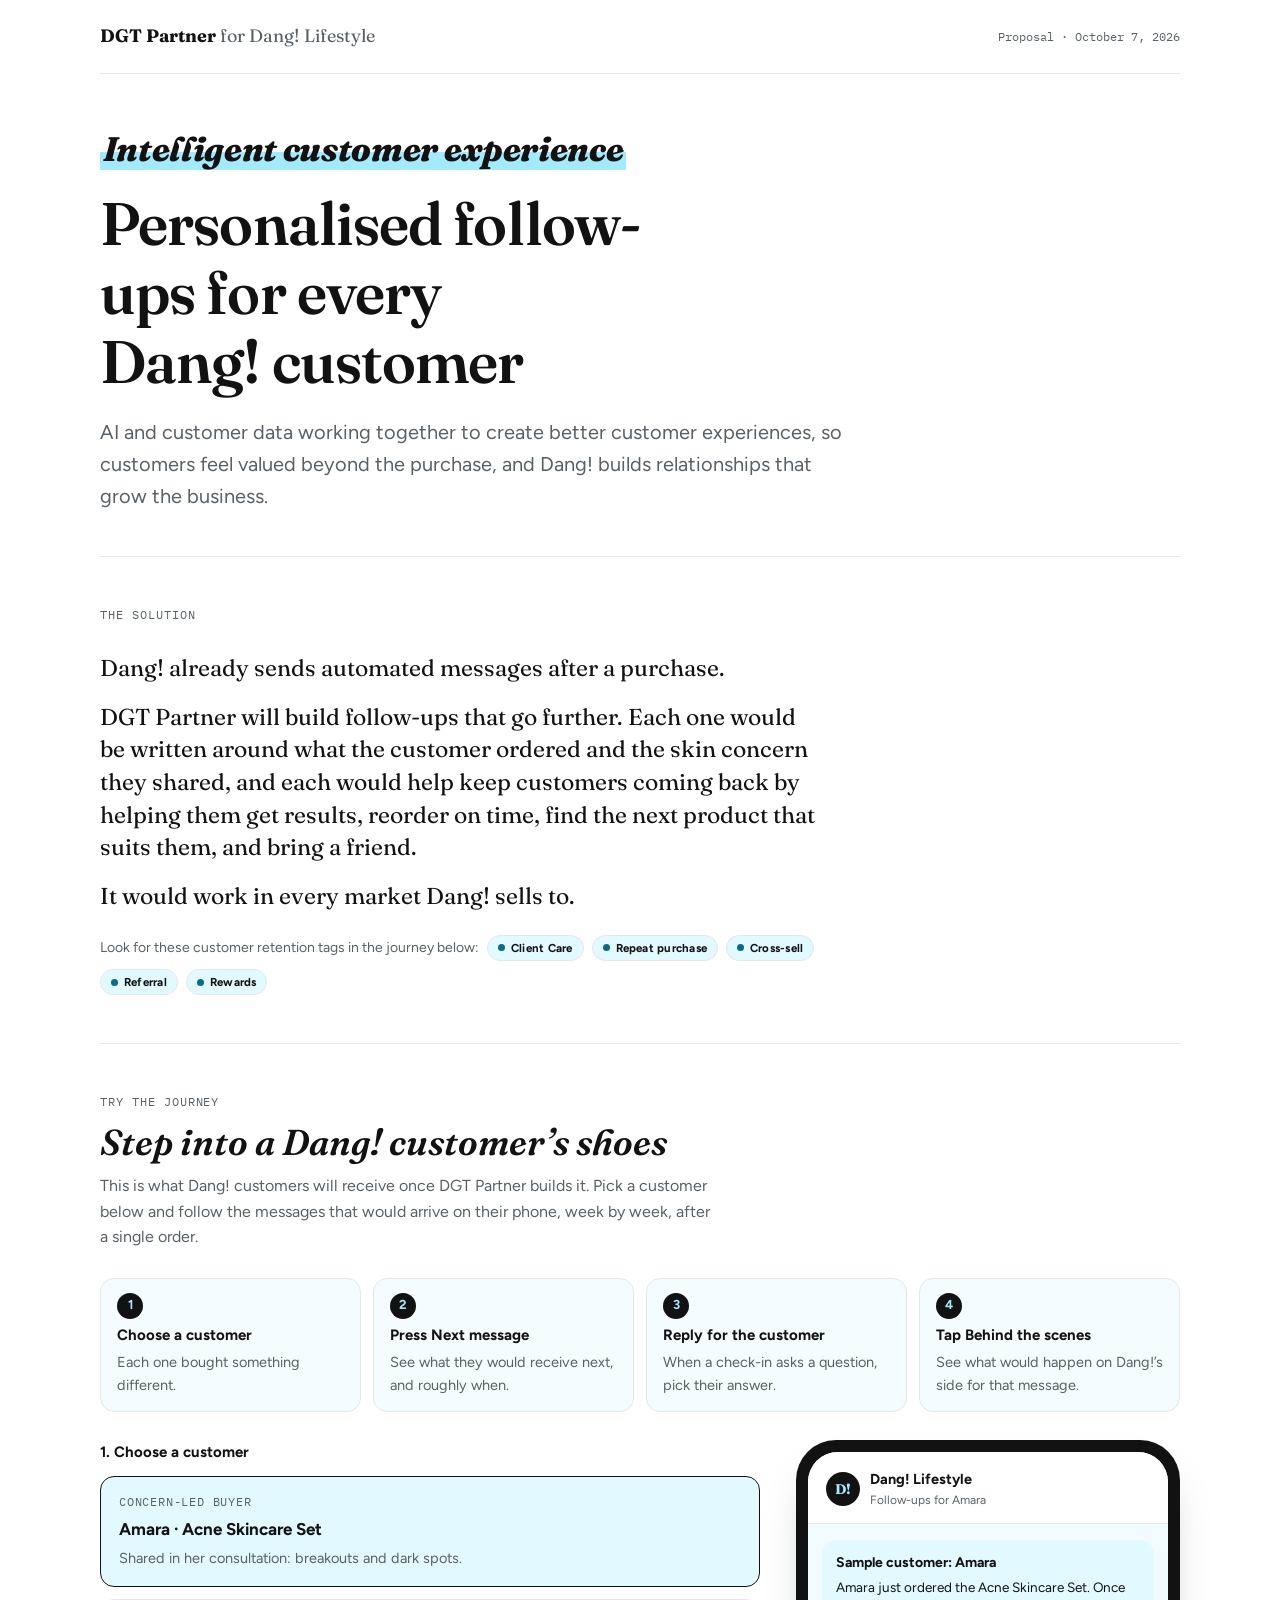
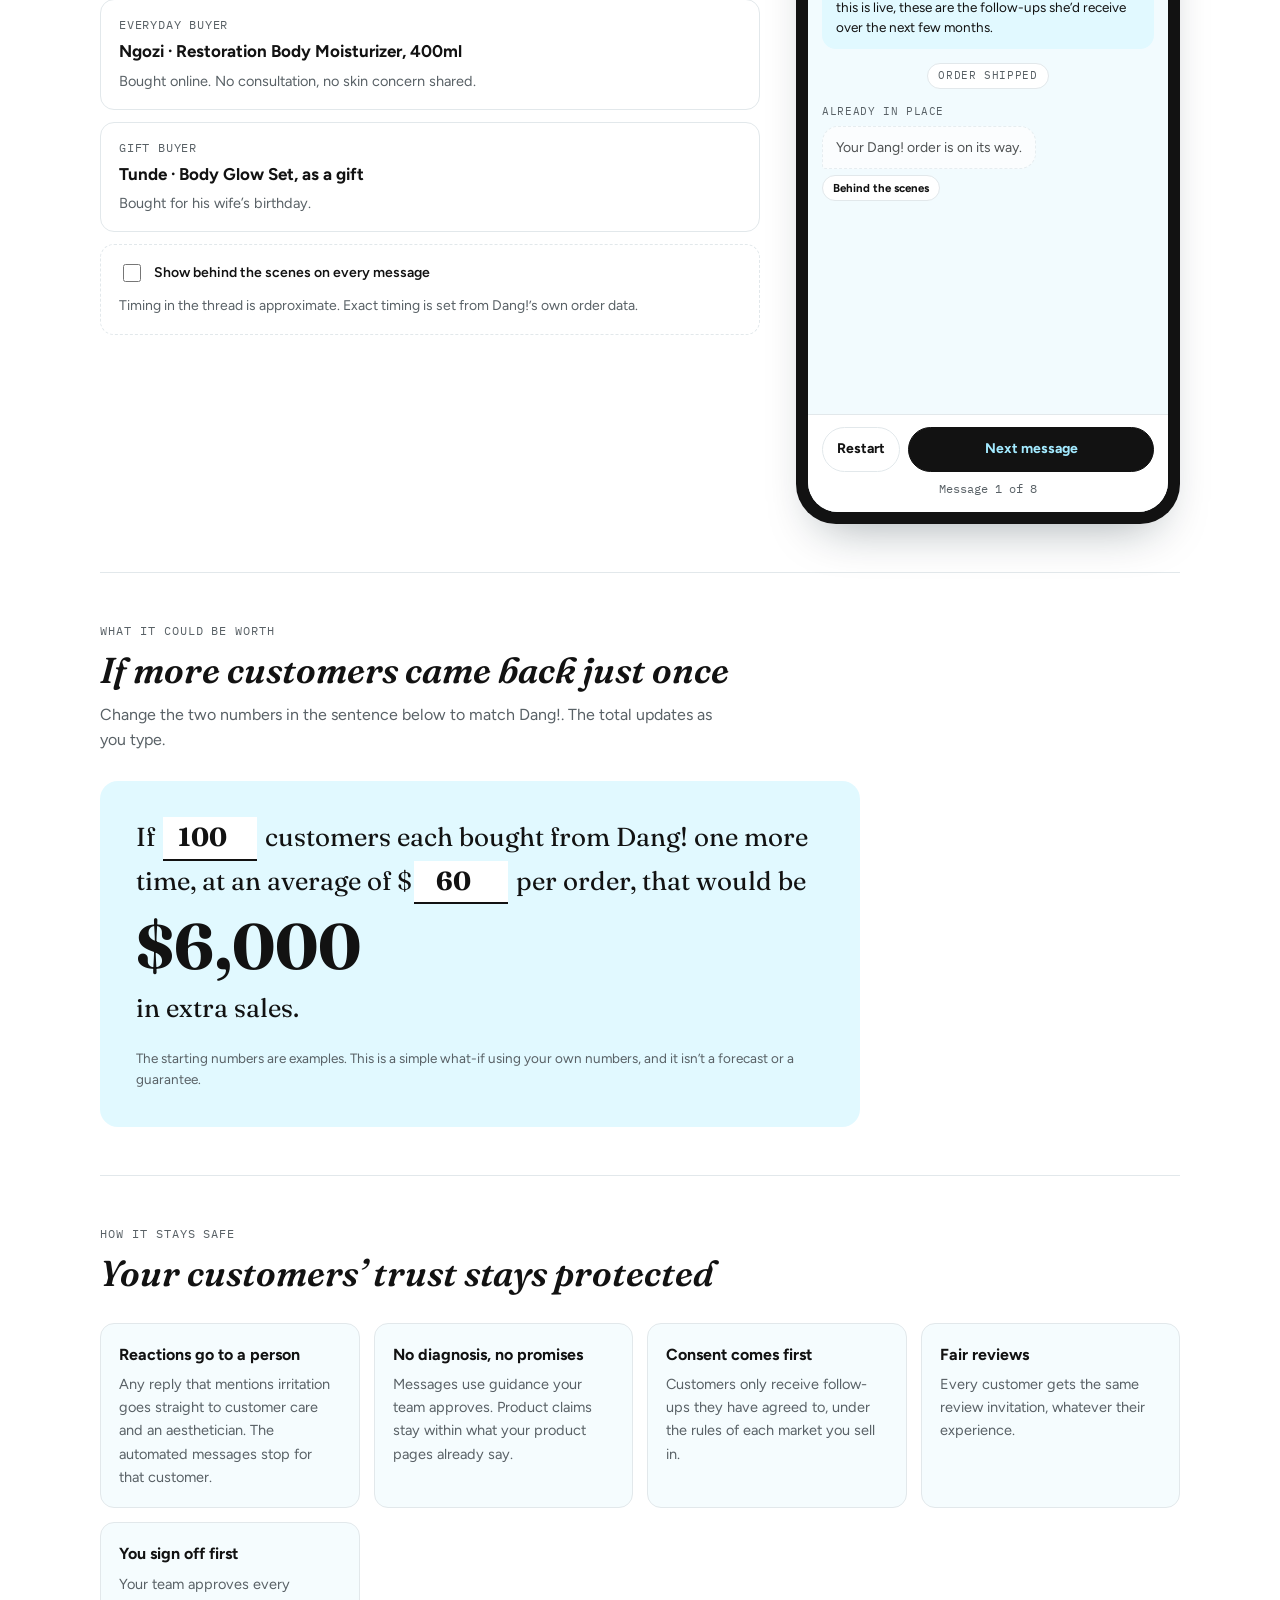
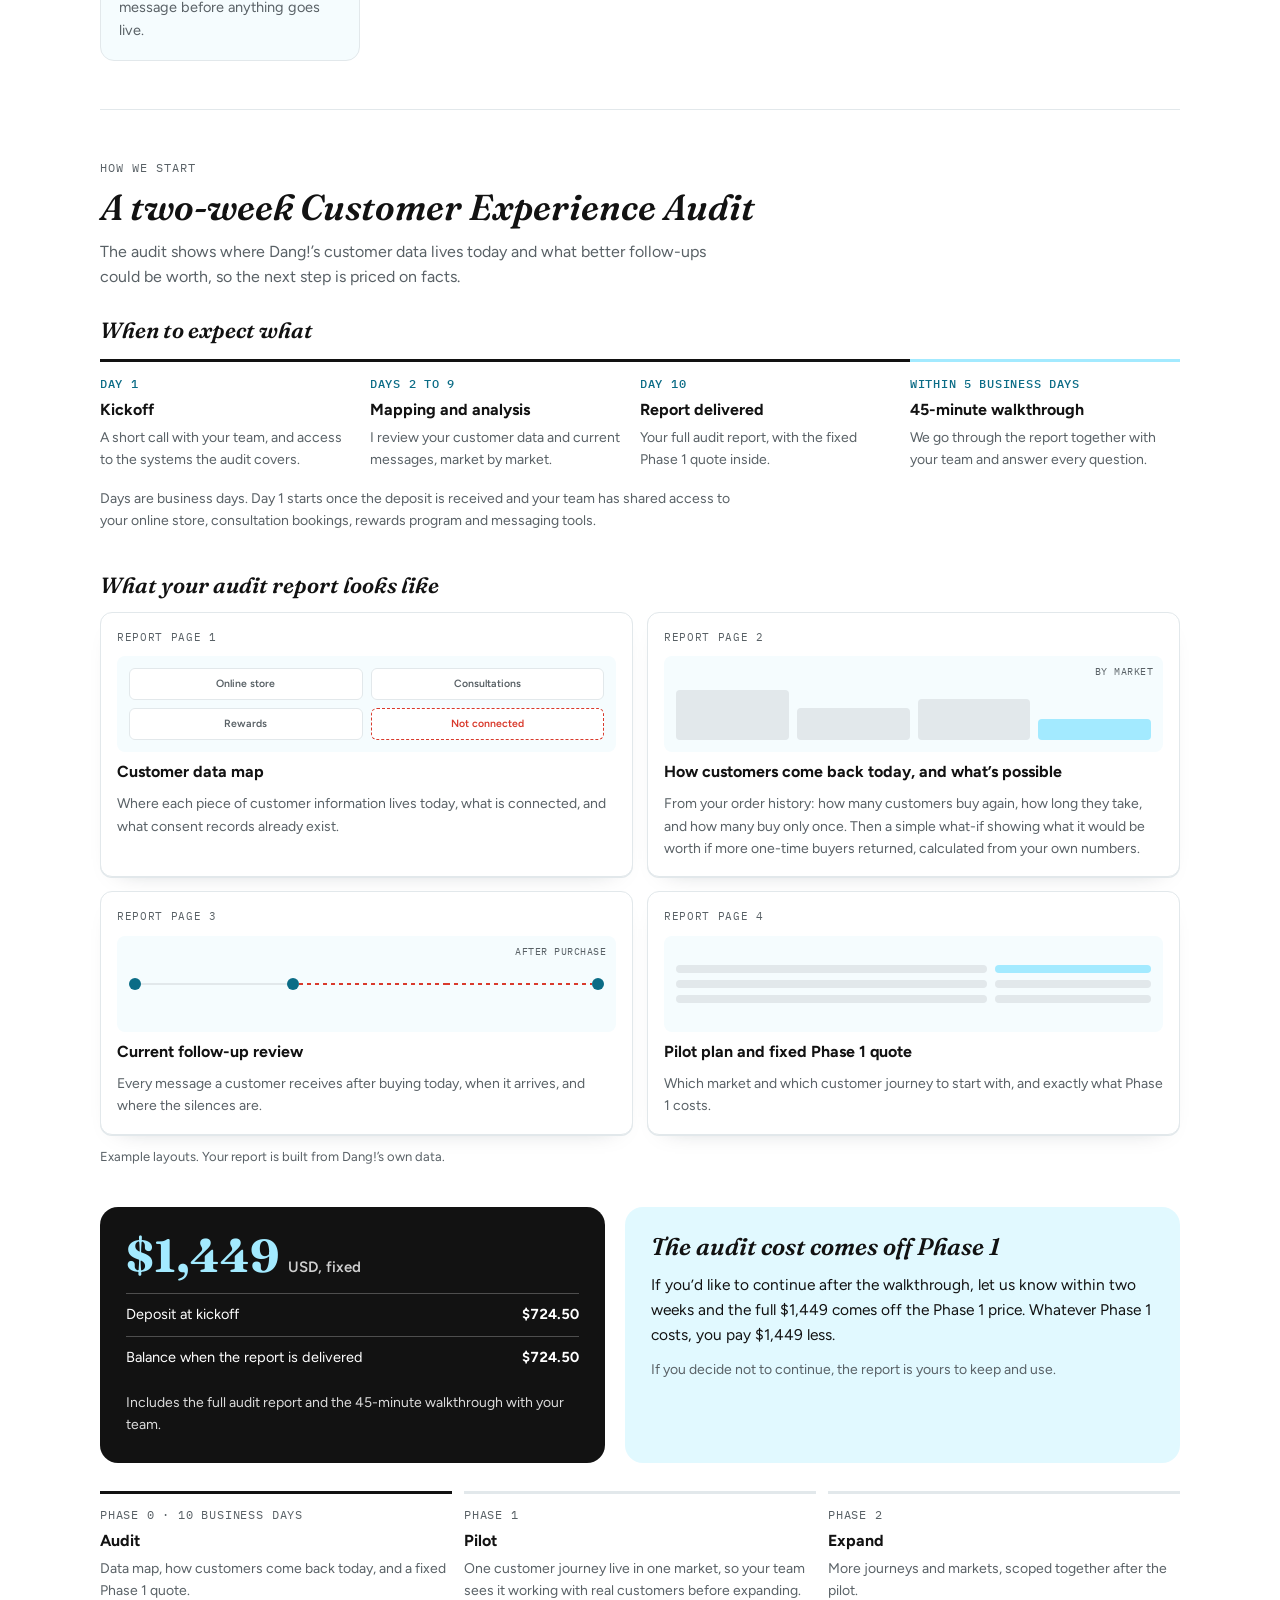
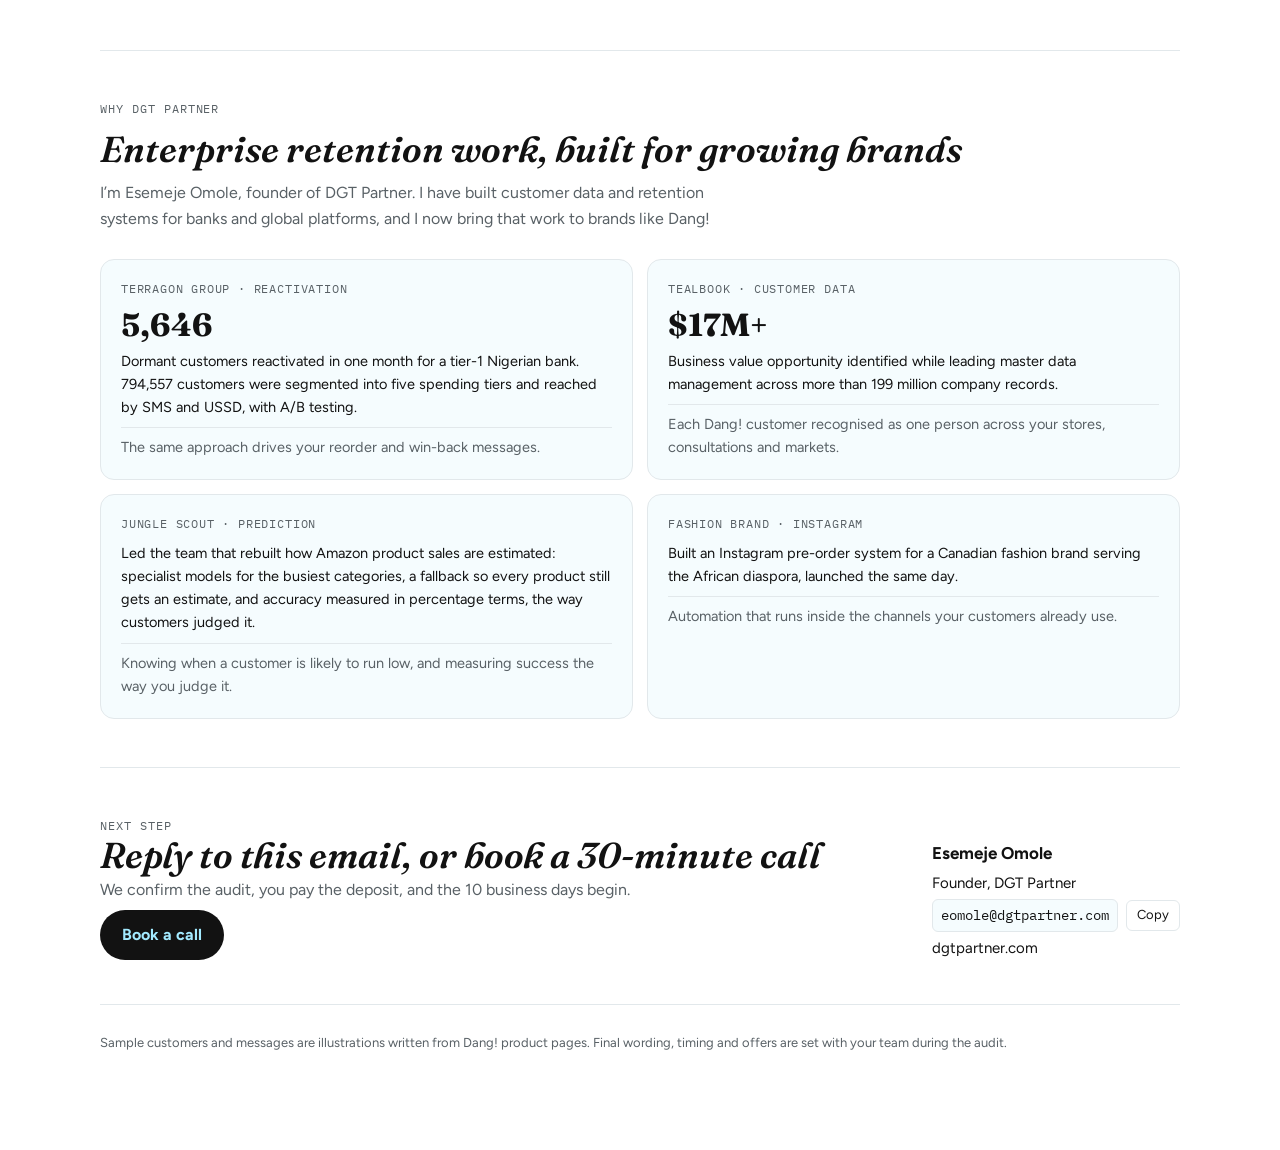
==== public/dang-lifestyle/index.html @ 3ee1ff61 "Rename index-2.html to index.html" ====
<!doctype html>
<html lang="en">
<head>
<meta charset="utf-8">
<meta name="viewport" content="width=device-width, initial-scale=1, viewport-fit=cover">
<meta name="robots" content="noindex, nofollow">
<style>body{margin:0}img{max-width:100%}[hidden]{display:none!important}</style>
<title>Dang! Follow-Up Journeys</title>
<link rel="preconnect" href="https://fonts.googleapis.com">
<link rel="preconnect" href="https://fonts.gstatic.com" crossorigin>
<link rel="stylesheet" href="https://fonts.googleapis.com/css2?family=Fraunces:ital,opsz,wght@0,9..144,400;0,9..144,600;0,9..144,700;1,9..144,600;1,9..144,800&family=Figtree:wght@400;500;600;700&family=IBM+Plex+Mono:wght@500&display=swap">
<style>
/* Layout: white page in Dang!'s palette (near-black ink, sky-blue highlight, pale-blue fills); one reading column, widening to a two-pane stage for the journey */
:root{
  --bg:#FFFFFF; --ink:#121212; --muted:#596166; --line:#E2E8EB;
  --sky:#A3EAFF; --pale:#E1F9FF; --card:#F5FCFE; --deep:#0B6C86;
  --red:#D93A2C; --red-soft:#FDE7E4;
  --btn-bg:#121212; --btn-ink:#A3EAFF;
  --screen:#F2FBFE; --bubble:#FFFFFF; --bubble-me:#121212; --bubble-me-ink:#FFFFFF; --phone:#121212;
  --f-display:"Fraunces", Georgia, "Times New Roman", serif;
  --f-body:"Figtree", system-ui, -apple-system, "Segoe UI", sans-serif;
  --f-mono:"IBM Plex Mono", ui-monospace, Menlo, monospace;
  color-scheme: light;
}
@media (prefers-color-scheme: dark){
  :root:not([data-theme="light"]){
    --bg:#0C0F11; --ink:#EEF2F3; --muted:#9AA4A9; --line:#243036;
    --sky:#A3EAFF; --pale:#122930; --card:#11191C; --deep:#A3EAFF;
    --red:#FF7C6F; --red-soft:#3A1E1A;
    --btn-bg:#A3EAFF; --btn-ink:#0C0F11;
    --screen:#0A0D0F; --bubble:#1A2327; --bubble-me:#A3EAFF; --bubble-me-ink:#0C0F11; --phone:#000000;
    color-scheme: dark;
  }
}
:root[data-theme="dark"]{
  --bg:#0C0F11; --ink:#EEF2F3; --muted:#9AA4A9; --line:#243036;
  --sky:#A3EAFF; --pale:#122930; --card:#11191C; --deep:#A3EAFF;
  --red:#FF7C6F; --red-soft:#3A1E1A;
  --btn-bg:#A3EAFF; --btn-ink:#0C0F11;
  --screen:#0A0D0F; --bubble:#1A2327; --bubble-me:#A3EAFF; --bubble-me-ink:#0C0F11; --phone:#000000;
  color-scheme: dark;
}
*{box-sizing:border-box}
body{background:var(--bg); color:var(--ink); font-family:var(--f-body); font-size:16px; line-height:1.6; padding-inline:20px; padding-block:0 48px}
.wrap{max-width:1080px; margin:0 auto}
h1,h2,h3{font-family:var(--f-display); font-weight:600; line-height:1.15; text-wrap:balance; margin:0}
p{margin:0}
a{color:var(--deep)}
button{font:inherit; color:inherit}
:focus-visible{outline:2px solid var(--deep); outline-offset:2px; border-radius:6px}

.eyebrow{font-family:var(--f-mono); font-size:12px; letter-spacing:.08em; text-transform:uppercase; color:var(--muted)}
.hl{background:linear-gradient(transparent 58%, var(--sky) 58%); padding:0 .08em}
:root[data-theme="dark"] .hl{background:none; color:var(--sky)}
@media (prefers-color-scheme: dark){ :root:not([data-theme="light"]) .hl{background:none; color:var(--sky)} }

/* Header */
.top{display:flex; justify-content:space-between; align-items:center; gap:12px; flex-wrap:wrap; padding-block:22px; border-bottom:1px solid var(--line)}
.brand{font-family:var(--f-display); font-weight:700; font-size:18px}
.brand span{color:var(--muted); font-weight:400}
.meta{font-family:var(--f-mono); font-size:12px; color:var(--muted)}
header.hero{padding-block:56px 44px; display:grid; gap:20px}
.kicker{font-family:var(--f-display); font-style:italic; font-weight:800; font-size:clamp(24px, 3.6vw, 34px); line-height:1.15; letter-spacing:-.01em}
header.hero h1{font-size:clamp(36px, 6vw, 60px); font-weight:600; letter-spacing:-.015em; max-width:15ch}
header.hero .sub{font-size:clamp(17px, 2.2vw, 20px); color:var(--muted); max-width:58ch}

section{padding-block:48px; border-top:1px solid var(--line)}
section > .head{display:grid; gap:10px; margin-bottom:28px}
section h2{font-size:clamp(28px, 3.8vw, 36px); font-style:italic}
.lede{color:var(--muted); max-width:62ch}

/* Solution */
.solution{display:grid; gap:16px; max-width:720px}
.solution p{font-family:var(--f-display); font-size:clamp(19px, 2.4vw, 23px); line-height:1.42}
.legend{display:flex; flex-wrap:wrap; gap:8px; align-items:center; margin-top:6px; font-size:14px; color:var(--muted)}

/* Retention tags */
.rt{display:inline-flex; align-items:center; gap:6px; font-size:11.5px; font-weight:700; letter-spacing:.02em; border-radius:999px; padding:3px 10px; background:var(--pale); color:var(--ink); border:1px solid var(--line); white-space:nowrap}
.rt::before{content:""; width:7px; height:7px; border-radius:50%; background:var(--deep)}
.rt.alert{background:var(--red-soft)}
.rt.alert::before{background:var(--red)}

/* Journey */
.steps{display:grid; grid-template-columns:repeat(4, minmax(0,1fr)); gap:12px; margin-bottom:28px; padding:0; list-style:none; counter-reset:s}
@media (max-width:820px){ .steps{grid-template-columns:repeat(2, minmax(0,1fr))} }
@media (max-width:460px){ .steps{grid-template-columns:minmax(0,1fr)} }
.steps li{counter-increment:s; background:var(--card); border:1px solid var(--line); border-radius:14px; padding:14px 16px; display:grid; gap:4px; font-size:14.5px; align-content:start}
.steps li::before{content:counter(s); width:26px; height:26px; border-radius:50%; background:var(--btn-bg); color:var(--btn-ink); display:grid; place-items:center; font-weight:700; font-size:13px}
.steps b{font-size:15px}
.steps span{color:var(--muted)}
.stage{display:grid; grid-template-columns:minmax(0,1fr) 384px; gap:36px; align-items:start}
@media (max-width:860px){ .stage{grid-template-columns:minmax(0,1fr)} }
.picker{display:grid; gap:12px}
.picker .label{font-weight:700; font-size:15px}
.cust{display:grid; gap:4px; text-align:left; background:var(--bg); border:1.5px solid var(--line); border-radius:14px; padding:16px 18px; cursor:pointer; transition:border-color .2s, background .2s}
.cust:hover{border-color:var(--ink)}
.cust[aria-pressed="true"]{border-color:var(--ink); background:var(--pale)}
.cust .k{font-family:var(--f-mono); font-size:11.5px; letter-spacing:.07em; text-transform:uppercase; color:var(--muted)}
.cust .n{font-weight:700; font-size:17px}
.cust .d{font-size:14.5px; color:var(--muted)}
.how{font-size:14px; color:var(--muted); display:grid; gap:10px; padding:16px 18px; border-radius:14px; border:1px dashed var(--line)}
.switch{display:flex; align-items:center; gap:10px; cursor:pointer; font-weight:600; color:var(--ink)}
.switch input{width:18px; height:18px; accent-color:var(--ink)}

.phone{background:var(--phone); border-radius:40px; padding:12px; box-shadow:0 24px 50px -24px rgba(10,30,40,.4); max-width:384px; width:100%; justify-self:center}
.screen{background:var(--screen); border-radius:30px; overflow:hidden; display:flex; flex-direction:column; height:660px}
.bar{display:flex; align-items:center; gap:10px; padding:16px 18px 12px; border-bottom:1px solid var(--line); background:var(--bg)}
.avatar{width:34px; height:34px; border-radius:50%; background:var(--btn-bg); color:var(--btn-ink); display:grid; place-items:center; font-family:var(--f-display); font-weight:700; font-size:14px; flex:none}
.bar b{display:block; font-size:14.5px}
.bar small{display:block; font-size:12px; color:var(--muted)}
.thread{flex:1; overflow-y:auto; padding:16px 14px 18px; display:flex; flex-direction:column; gap:14px; scroll-behavior:smooth}
.intro{background:var(--pale); border-radius:14px; padding:12px 14px; font-size:13.5px; line-height:1.5; display:grid; gap:4px}
.intro b{font-size:14px}
.when{align-self:center; font-family:var(--f-mono); font-size:11px; letter-spacing:.06em; text-transform:uppercase; color:var(--muted); background:var(--bg); border:1px solid var(--line); padding:3px 10px; border-radius:999px}
.msg{display:grid; gap:6px; max-width:90%; animation:rise .35s ease-out}
.msg.them{align-self:flex-start}
.msg.me{align-self:flex-end}
.bubble{background:var(--bubble); border:1px solid var(--line); border-radius:16px 16px 16px 4px; padding:10px 13px; font-size:14px; line-height:1.5; white-space:pre-line}
.me .bubble{background:var(--bubble-me); color:var(--bubble-me-ink); border-color:transparent; border-radius:16px 16px 4px 16px}
.existing .bubble{opacity:.72; border-style:dashed}
.tag{font-family:var(--f-mono); font-size:10.5px; letter-spacing:.06em; text-transform:uppercase; color:var(--muted)}
.cta{display:inline-block; margin-top:8px; font-weight:700; font-size:12.5px; background:var(--btn-bg); color:var(--btn-ink); border-radius:999px; padding:4px 12px; white-space:nowrap}
.meta-row{display:flex; flex-wrap:wrap; gap:6px; align-items:center}
.btsbtn{background:var(--bg); border:1px solid var(--line); border-radius:999px; padding:3px 10px; font-size:11.5px; font-weight:700; cursor:pointer; color:var(--ink)}
.btsbtn:hover{border-color:var(--ink)}
.btsbtn[aria-expanded="true"]{background:var(--ink); color:var(--bg); border-color:var(--ink)}
.bts{background:var(--bg); border:1px solid var(--line); border-left:3px solid var(--deep); border-radius:10px; padding:10px 12px; font-size:12.5px; line-height:1.5; display:grid; gap:4px; margin:0}
.bts dt{font-family:var(--f-mono); font-size:10.5px; letter-spacing:.06em; text-transform:uppercase; color:var(--muted)}
.bts dd{margin:0 0 4px}
.bts.alert{border-left-color:var(--red); background:var(--red-soft)}
.choices{align-self:flex-end; display:grid; gap:8px; justify-items:end; animation:rise .35s ease-out}
.choices .tag{text-align:right}
.chip{background:var(--bg); border:1.5px solid var(--ink); border-radius:999px; padding:7px 14px; font-size:13.5px; font-weight:700; cursor:pointer}
.chip:hover{background:var(--pale)}
.summary{background:var(--bg); border:1.5px solid var(--ink); border-radius:14px; padding:14px; display:grid; gap:10px; animation:rise .35s ease-out}
.summary b{font-family:var(--f-display); font-style:italic; font-size:16px}
.summary .chips{display:flex; flex-wrap:wrap; gap:6px}
.summary p{font-size:12.5px; color:var(--muted)}
.controls{display:grid; gap:8px; padding:12px 14px 14px; border-top:1px solid var(--line); background:var(--bg)}
.controls .row{display:flex; gap:8px}
.count{font-family:var(--f-mono); font-size:11.5px; color:var(--muted); text-align:center; font-variant-numeric:tabular-nums}
.btn{flex:1; border-radius:999px; padding:10px 14px; font-weight:700; font-size:14px; cursor:pointer; border:1.5px solid var(--btn-bg)}
.btn.primary{background:var(--btn-bg); color:var(--btn-ink)}
.btn.ghost{background:transparent; color:var(--ink); border-color:var(--line); flex:0 0 auto}
.btn:disabled{opacity:.45; cursor:default}
.btn.pulse{animation:pulse 1.6s ease-in-out infinite}
@keyframes pulse{0%,100%{box-shadow:0 0 0 0 rgba(163,234,255,0)} 50%{box-shadow:0 0 0 7px var(--sky)}}
@keyframes rise{from{transform:translateY(6px); opacity:.2} to{transform:none; opacity:1}}
@media (prefers-reduced-motion: reduce){ .msg,.choices,.summary{animation:none} .btn.pulse{animation:none; box-shadow:0 0 0 3px var(--sky)} .thread{scroll-behavior:auto} }

/* Safety */
.safe{display:grid; grid-template-columns:repeat(auto-fit, minmax(240px,1fr)); gap:14px}
.safe div{background:var(--card); border:1px solid var(--line); border-radius:14px; padding:18px; display:grid; gap:6px; align-content:start}
.safe b{font-size:16px}
.safe p{font-size:14.5px; color:var(--muted)}

/* Audit */
.sub-h{font-family:var(--f-display); font-style:italic; font-size:22px; font-weight:600; margin:0 0 14px}
.timeline{display:grid; grid-template-columns:repeat(4, minmax(0,1fr)); gap:0; margin-bottom:12px; padding:0; list-style:none}
@media (max-width:760px){ .timeline{grid-template-columns:minmax(0,1fr)} }
.timeline li{border-top:3px solid var(--ink); padding:12px 14px 4px 0; display:grid; gap:4px; align-content:start}
@media (max-width:760px){ .timeline li{border-top:0; border-left:3px solid var(--ink); padding:4px 0 14px 14px} }
.timeline li.last{border-color:var(--sky)}
.timeline .k{font-family:var(--f-mono); font-size:12px; letter-spacing:.06em; text-transform:uppercase; color:var(--deep); font-weight:500}
.timeline b{font-size:16px}
.timeline span{font-size:14px; color:var(--muted)}
.tl-note{font-size:14px; color:var(--muted); margin-bottom:40px; max-width:70ch}

.report{display:grid; grid-template-columns:repeat(2, minmax(0,1fr)); gap:14px}
@media (max-width:560px){ .report{grid-template-columns:minmax(0,1fr)} }
.rpage{background:var(--bg); border:1px solid var(--line); border-radius:12px; padding:16px; display:grid; gap:10px; align-content:start; box-shadow:0 1px 0 var(--line), 0 10px 24px -20px rgba(10,30,40,.35)}
.rpage .pg{font-family:var(--f-mono); font-size:11px; letter-spacing:.06em; text-transform:uppercase; color:var(--muted)}
.rpage b{font-size:16px; line-height:1.3}
.rpage p{font-size:14px; color:var(--muted)}
.mock{background:var(--card); border-radius:8px; padding:12px; height:96px; display:flex; gap:8px; align-items:flex-end; position:relative; overflow:hidden}
.mock .ph{background:var(--line); border-radius:4px}
.mock.boxes{display:grid; grid-template-columns:1fr 1fr; gap:8px; align-items:stretch}
.mock.boxes span{border:1.5px solid var(--line); border-radius:6px; font-size:10.5px; font-weight:600; display:grid; place-items:center; color:var(--muted); background:var(--bg)}
.mock.boxes span.gap{border-style:dashed; border-color:var(--red); color:var(--red)}
.mock.dots{align-items:center; gap:0}
.mock.dots i{width:12px; height:12px; border-radius:50%; background:var(--deep); flex:none}
.mock.dots s{flex:1; height:2px; background:var(--line); text-decoration:none}
.mock.dots s.gap{background:repeating-linear-gradient(90deg, var(--red) 0 4px, transparent 4px 8px)}
.mock.rows{flex-direction:column; align-items:stretch; justify-content:center; gap:7px}
.mock.rows div{display:flex; gap:8px; align-items:center}
.mock.rows div i{width:10px; height:10px; border-radius:50%; flex:none; background:var(--deep)}
.mock.rows div i.warn{background:var(--red)}
.mock.rows div .ph{height:8px; flex:1}
.mock .cap{position:absolute; top:8px; right:10px; font-family:var(--f-mono); font-size:9.5px; letter-spacing:.05em; text-transform:uppercase; color:var(--muted)}
.ex{font-size:13px; color:var(--muted); margin-top:12px}

.invest{display:grid; grid-template-columns:minmax(0,1fr) minmax(0,1.1fr); gap:20px; margin-top:40px; align-items:stretch}
@media (max-width:820px){ .invest{grid-template-columns:minmax(0,1fr)} }
.price{display:grid; gap:14px; background:var(--btn-bg); color:var(--bg); border-radius:18px; padding:26px; align-content:start}
.price .big{font-family:var(--f-display); font-size:46px; font-weight:700; line-height:1; font-variant-numeric:tabular-nums; color:var(--sky)}
:root[data-theme="dark"] .price .big{color:var(--bg)}
@media (prefers-color-scheme: dark){ :root:not([data-theme="light"]) .price .big{color:var(--bg)} }
.price .big small{font-family:var(--f-body); font-size:15px; font-weight:600; color:var(--bg); opacity:.8}
.price table{width:100%; border-collapse:collapse; font-size:14.5px; font-variant-numeric:tabular-nums}
.price td{padding:9px 0; border-top:1px solid color-mix(in srgb, var(--bg) 25%, transparent)}
.price td:last-child{text-align:right; font-weight:700}
.price .inc{font-size:14px; opacity:.85}
.deduct{background:var(--pale); border-radius:18px; padding:26px; display:grid; gap:12px; align-content:start}
.deduct h3{font-size:24px; font-style:italic}
.deduct p{font-size:15.5px}
.deduct .small{font-size:14px; color:var(--muted)}
.phases{display:grid; grid-template-columns:repeat(3, minmax(0,1fr)); gap:12px; margin-top:28px}
@media (max-width:700px){ .phases{grid-template-columns:minmax(0,1fr)} }
.phase{border-top:3px solid var(--line); padding-top:12px; display:grid; gap:4px}
.phase.on{border-top-color:var(--ink)}
.phase .k{font-family:var(--f-mono); font-size:11.5px; letter-spacing:.07em; text-transform:uppercase; color:var(--muted)}
.phase b{font-size:16px}
.phase p{font-size:14px; color:var(--muted)}


/* What-if calculator */
.calc{background:var(--pale); border-radius:18px; padding:clamp(22px,4vw,36px); display:grid; gap:10px; max-width:760px}
.sentence{font-family:var(--f-display); font-size:clamp(20px,2.6vw,26px); line-height:1.6}
.sentence input{font:inherit; font-weight:700; font-variant-numeric:tabular-nums; width:5.2ch; padding:0 6px; margin:0 2px; border:0; border-bottom:2.5px solid var(--ink); border-radius:0; background:var(--bg); color:var(--ink); text-align:center}
.sentence input:focus{outline:2px solid var(--deep); outline-offset:2px}
.calc .big{font-family:var(--f-display); font-size:clamp(44px,7vw,64px); font-weight:700; line-height:1; font-variant-numeric:tabular-nums}
.sentence-end{font-family:var(--f-display); font-size:clamp(20px,2.6vw,26px)}
.calc .note{font-size:13.5px; color:var(--muted); margin-top:8px}

/* Proof */
.proof{display:grid; grid-template-columns:repeat(2, minmax(0,1fr)); gap:14px}
@media (max-width:700px){ .proof{grid-template-columns:minmax(0,1fr)} }
.card{background:var(--card); border:1px solid var(--line); border-radius:14px; padding:20px; display:grid; gap:8px; align-content:start}
.card .k{font-family:var(--f-mono); font-size:11.5px; letter-spacing:.07em; text-transform:uppercase; color:var(--muted)}
.card .fig{font-family:var(--f-display); font-size:32px; font-weight:700; line-height:1.1; font-variant-numeric:tabular-nums}
.card p{font-size:14.5px}
.card .rel{color:var(--muted); border-top:1px solid var(--line); padding-top:8px}

/* Next */
.next{display:grid; grid-template-columns:minmax(0,1fr) auto; gap:24px; align-items:end}
@media (max-width:700px){ .next{grid-template-columns:minmax(0,1fr)} }
.linkbtn{display:inline-block; text-decoration:none; background:var(--btn-bg); color:var(--btn-ink); font-weight:700; border-radius:999px; padding:12px 22px; margin-top:8px; justify-self:start}
.contact{display:grid; gap:4px; font-size:15px}
.contact b{font-size:17px}
.email{display:flex; gap:8px; align-items:center; flex-wrap:wrap}
.email code{font-family:var(--f-mono); font-size:14px; user-select:all; background:var(--card); border:1px solid var(--line); padding:4px 8px; border-radius:6px}
.copy{background:var(--bg); border:1px solid var(--line); border-radius:6px; padding:4px 10px; font-size:13px; cursor:pointer}
.fine{font-size:13px; color:var(--muted); padding-top:28px; border-top:1px solid var(--line); margin-top:44px}
</style>
</head>
<body>


<div class="wrap">
  <div class="top">
    <div class="brand">DGT Partner <span>for Dang! Lifestyle</span></div>
    <div class="meta">Proposal · October 7, 2026</div>
  </div>

  <header class="hero">
    <div class="kicker"><span class="hl">Intelligent customer experience</span></div>
    <h1>Personalised follow-ups for every Dang! customer</h1>
    <p class="sub">AI and customer data working together to create better customer experiences, so customers feel valued beyond the purchase, and Dang! builds relationships that grow the business.</p>
  </header>

  <section>
    <div class="head"><div class="eyebrow">The solution</div></div>
    <div class="solution">
      <p>Dang! already sends automated messages after a purchase.</p>
      <p>DGT Partner will build follow-ups that go further. Each one would be written around what the customer ordered and the skin concern they shared, and each would help keep customers coming back by helping them get results, reorder on time, find the next product that suits them, and bring a friend.</p>
      <p>It would work in every market Dang! sells to.</p>
      <div class="legend">Look for these customer retention tags in the journey below:
        <span class="rt">Client Care</span><span class="rt">Repeat purchase</span><span class="rt">Cross-sell</span><span class="rt">Referral</span><span class="rt">Rewards</span>
      </div>
    </div>
  </section>

  <section id="journey">
    <div class="head">
      <div class="eyebrow">Try the journey</div>
      <h2>Step into a Dang! customer’s shoes</h2>
      <p class="lede">This is what Dang! customers will receive once DGT Partner builds it. Pick a customer below and follow the messages that would arrive on their phone, week by week, after a single order.</p>
    </div>
    <ol class="steps">
      <li><b>Choose a customer</b><span>Each one bought something different.</span></li>
      <li><b>Press Next message</b><span>See what they would receive next, and roughly when.</span></li>
      <li><b>Reply for the customer</b><span>When a check-in asks a question, pick their answer.</span></li>
      <li><b>Tap Behind the scenes</b><span>See what would happen on Dang!’s side for that message.</span></li>
    </ol>
    <div class="stage">
      <div class="picker" id="picker" role="group" aria-label="Choose a sample customer"><div class="label">1. Choose a customer</div></div>
      <div class="phone" aria-label="Sample message thread">
        <div class="screen">
          <div class="bar">
            <div class="avatar" aria-hidden="true">D!</div>
            <div><b>Dang! Lifestyle</b><small id="barsub">Follow-ups for Amara</small></div>
          </div>
          <div class="thread" id="thread" aria-live="polite"></div>
          <div class="controls">
            <div class="row">
              <button class="btn ghost" id="restart" type="button">Restart</button>
              <button class="btn primary pulse" id="next" type="button">Next message</button>
            </div>
            <div class="count" id="count">Message 1 of 8</div>
          </div>
        </div>
      </div>
    </div>
  </section>


  <section id="whatif">
    <div class="head">
      <div class="eyebrow">What it could be worth</div>
      <h2>If more customers came back just once</h2>
      <p class="lede">Change the two numbers in the sentence below to match Dang!. The total updates as you type.</p>
    </div>
    <div class="calc">
      <p class="sentence">If <input id="c-cust" type="number" inputmode="numeric" min="0" step="10" value="100" aria-label="Number of customers"> customers each bought from Dang! one more time, at an average of $<input id="c-aov" type="number" inputmode="decimal" min="0" step="5" value="60" aria-label="Average order value in US dollars"> per order, that would be</p>
      <div class="big" id="c-total" aria-live="polite">$6,000</div>
      <p class="sentence-end">in extra sales.</p>
      <p class="note">The starting numbers are examples. This is a simple what-if using your own numbers, and it isn’t a forecast or a guarantee.</p>
    </div>
  </section>
  <section>
    <div class="head">
      <div class="eyebrow">How it stays safe</div>
      <h2>Your customers’ trust stays protected</h2>
    </div>
    <div class="safe">
      <div><b>Reactions go to a person</b><p>Any reply that mentions irritation goes straight to customer care and an aesthetician. The automated messages stop for that customer.</p></div>
      <div><b>No diagnosis, no promises</b><p>Messages use guidance your team approves. Product claims stay within what your product pages already say.</p></div>
      <div><b>Consent comes first</b><p>Customers only receive follow-ups they have agreed to, under the rules of each market you sell in.</p></div>
      <div><b>Fair reviews</b><p>Every customer gets the same review invitation, whatever their experience.</p></div>
      <div><b>You sign off first</b><p>Your team approves every message before anything goes live.</p></div>
    </div>
  </section>

  <section>
    <div class="head">
      <div class="eyebrow">How we start</div>
      <h2>A two-week Customer Experience Audit</h2>
      <p class="lede">The audit shows where Dang!’s customer data lives today and what better follow-ups could be worth, so the next step is priced on facts.</p>
    </div>

    <h3 class="sub-h">When to expect what</h3>
    <ol class="timeline">
      <li><span class="k">Day 1</span><b>Kickoff</b><span>A short call with your team, and access to the systems the audit covers.</span></li>
      <li><span class="k">Days 2 to 9</span><b>Mapping and analysis</b><span>I review your customer data and current messages, market by market.</span></li>
      <li><span class="k">Day 10</span><b>Report delivered</b><span>Your full audit report, with the fixed Phase 1 quote inside.</span></li>
      <li class="last"><span class="k">Within 5 business days</span><b>45-minute walkthrough</b><span>We go through the report together with your team and answer every question.</span></li>
    </ol>
    <p class="tl-note">Days are business days. Day 1 starts once the deposit is received and your team has shared access to your online store, consultation bookings, rewards program and messaging tools.</p>

    <h3 class="sub-h">What your audit report looks like</h3>
    <div class="report">
      <div class="rpage">
        <span class="pg">Report page 1</span>
        <div class="mock boxes" aria-hidden="true"><span>Online store</span><span>Consultations</span><span>Rewards</span><span class="gap">Not connected</span></div>
        <b>Customer data map</b>
        <p>Where each piece of customer information lives today, what is connected, and what consent records already exist.</p>
      </div>
      <div class="rpage">
        <span class="pg">Report page 2</span>
        <div class="mock" aria-hidden="true"><span class="cap">By market</span><div class="ph" style="flex:1;height:70%"></div><div class="ph" style="flex:1;height:45%"></div><div class="ph" style="flex:1;height:58%"></div><div class="ph" style="flex:1;height:30%;background:var(--sky)"></div></div>
        <b>How customers come back today, and what’s possible</b>
        <p>From your order history: how many customers buy again, how long they take, and how many buy only once. Then a simple what-if showing what it would be worth if more one-time buyers returned, calculated from your own numbers.</p>
      </div>
      <div class="rpage">
        <span class="pg">Report page 3</span>
        <div class="mock dots" aria-hidden="true"><span class="cap">After purchase</span><i></i><s></s><i></i><s class="gap"></s><s class="gap"></s><i></i></div>
        <b>Current follow-up review</b>
        <p>Every message a customer receives after buying today, when it arrives, and where the silences are.</p>
      </div>
      <div class="rpage">
        <span class="pg">Report page 4</span>
        <div class="mock rows" aria-hidden="true"><div><span class="ph" style="flex:2"></span><span class="ph" style="flex:1;background:var(--sky)"></span></div><div><span class="ph" style="flex:2"></span><span class="ph" style="flex:1"></span></div><div><span class="ph" style="flex:2"></span><span class="ph" style="flex:1"></span></div></div>
        <b>Pilot plan and fixed Phase 1 quote</b>
        <p>Which market and which customer journey to start with, and exactly what Phase 1 costs.</p>
      </div>
    </div>
    <p class="ex">Example layouts. Your report is built from Dang!’s own data.</p>

    <div class="invest">
      <div class="price">
        <div class="big">$1,449 <small>USD, fixed</small></div>
        <table>
          <tr><td>Deposit at kickoff</td><td>$724.50</td></tr>
          <tr><td>Balance when the report is delivered</td><td>$724.50</td></tr>
        </table>
        <p class="inc">Includes the full audit report and the 45-minute walkthrough with your team.</p>
      </div>
      <div class="deduct">
        <h3>The audit cost comes off Phase 1</h3>
        <p>If you’d like to continue after the walkthrough, let us know within two weeks and the full $1,449 comes off the Phase 1 price. Whatever Phase 1 costs, you pay $1,449 less.</p>
        <p class="small">If you decide not to continue, the report is yours to keep and use.</p>
      </div>
    </div>

    <div class="phases">
      <div class="phase on"><span class="k">Phase 0 · 10 business days</span><b>Audit</b><p>Data map, how customers come back today, and a fixed Phase 1 quote.</p></div>
      <div class="phase"><span class="k">Phase 1</span><b>Pilot</b><p>One customer journey live in one market, so your team sees it working with real customers before expanding.</p></div>
      <div class="phase"><span class="k">Phase 2</span><b>Expand</b><p>More journeys and markets, scoped together after the pilot.</p></div>
    </div>
  </section>

  <section>
    <div class="head">
      <div class="eyebrow">Why DGT Partner</div>
      <h2>Enterprise retention work, built for growing brands</h2>
      <p class="lede">I’m Esemeje Omole, founder of DGT Partner. I have built customer data and retention systems for banks and global platforms, and I now bring that work to brands like Dang!</p>
    </div>
    <div class="proof">
      <div class="card">
        <span class="k">Terragon Group · Reactivation</span>
        <div class="fig">5,646</div>
        <p>Dormant customers reactivated in one month for a tier-1 Nigerian bank. 794,557 customers were segmented into five spending tiers and reached by SMS and USSD, with A/B testing.</p>
        <p class="rel">The same approach drives your reorder and win-back messages.</p>
      </div>
      <div class="card">
        <span class="k">TealBook · Customer data</span>
        <div class="fig">$17M+</div>
        <p>Business value opportunity identified while leading master data management across more than 199 million company records.</p>
        <p class="rel">Each Dang! customer recognised as one person across your stores, consultations and markets.</p>
      </div>
      <div class="card">
        <span class="k">Jungle Scout · Prediction</span>
        <p>Led the team that rebuilt how Amazon product sales are estimated: specialist models for the busiest categories, a fallback so every product still gets an estimate, and accuracy measured in percentage terms, the way customers judged it.</p>
        <p class="rel">Knowing when a customer is likely to run low, and measuring success the way you judge it.</p>
      </div>
      <div class="card">
        <span class="k">Fashion brand · Instagram</span>
        <p>Built an Instagram pre-order system for a Canadian fashion brand serving the African diaspora, launched the same day.</p>
        <p class="rel">Automation that runs inside the channels your customers already use.</p>
      </div>
    </div>
  </section>

  <section>
    <div class="next">
      <div class="head" style="margin:0">
        <div class="eyebrow">Next step</div>
        <h2>Reply to this email, or book a 30-minute call</h2>
        <p class="lede">We confirm the audit, you pay the deposit, and the 10 business days begin.</p>
        <a class="linkbtn" href="https://calendly.com/eomole-dgtpartner/30min" target="_blank" rel="noopener">Book a call</a>
      </div>
      <div class="contact">
        <b>Esemeje Omole</b>
        <span>Founder, DGT Partner</span>
        <div class="email"><code id="em">eomole@dgtpartner.com</code><button class="copy" id="copy" type="button">Copy</button></div>
        <span>dgtpartner.com</span>
      </div>
    </div>
    <p class="fine">Sample customers and messages are illustrations written from Dang! product pages. Final wording, timing and offers are set with your team during the audit.</p>
  </section>
</div>

<script>
(function(){
  const CUSTOMERS = [
    {
      key:"Concern-led buyer", name:"Amara", item:"Acne Skincare Set",
      detail:"Shared in her consultation: breakouts and dark spots.",
      intro:"Amara just ordered the Acne Skincare Set. Once this is live, these are the follow-ups she’d receive over the next few months.",
      steps:[
        {when:"Order shipped", existing:true, text:"Your Dang! order is on its way.",
         bts:{who:"Dang! already sends this. It stays as it is."}},
        {when:"Delivery day", tag:"Client Care", text:"Hi Amara, your Acne Skincare Set has arrived. Here’s your routine for the six products in your box.\n\nMorning: face wash, Beauty Water, Niacinamide serum, Ceramides Buffet Day Cream, then SPF 30 or higher.\nNight: face wash, Beauty Water, Azelaic Acid Serum, Snail Repair Cream.\n\nBefore you start, patch test each product on your inner forearm for 24 hours.",
         bts:{who:"Goes out on its own. Nothing for your team to do."}},
        {when:"A few days in", tag:"Client Care", text:"How is your skin settling in? Start the Azelaic Acid Serum on 2 to 3 nights a week and build up slowly as your skin adjusts. Reply here anytime with a question.",
         bts:{who:"If she replies with a question, she gets an answer your team has approved. Anything new goes to customer care."}},
        {when:"Early in week 2", tag:"Cross-sell", text:"One step protects your results: daily sunscreen. Without it, dark spots can stay or get darker, even with the right treatment. Your set doesn’t include one, so here’s the Dang! sunscreen that fits your routine.", cta:"View sunscreen",
         bts:{who:"Only sent to customers who need sunscreen. If it’s out of stock, she hears when it’s back instead."}},
        {when:"Around two weeks", tag:"Reviews", text:"How are you finding your Acne Skincare Set so far? We’d love your review.", cta:"Leave a review",
         bts:{who:"Every customer gets this invitation, so your reviews stay fair."}},
        {when:"Around week 4", tag:"Client Care", text:"Quick check-in, Amara. How are your breakouts looking since you started?",
         choices:[
           {label:"Clearer already!", steps:[
             {tag:"Referral", text:"That’s lovely to hear, Dang! star. Would you share a before and after with the Dang! community? And if a friend could use this too, here’s your referral link to send her.", cta:"Share my results",
              bts:{who:"A good result leads to a testimonial request and a referral invitation. Your team chooses the referral reward."}},
             {when:"When she’s running low", tag:"Repeat purchase", text:"Your Azelaic Acid Serum is probably running low. Reorder now so your routine keeps going.", cta:"Reorder",
              bts:{who:"Arrives when she’s likely to need more. Nothing for your team to do."}}
           ]},
           {label:"No change yet", steps:[
             {tag:"Client Care", text:"That’s normal at this stage. Breakouts often start improving between weeks 4 and 6, and dark spots usually take 8 to 12 weeks. Keep going, and wear your sunscreen every morning. We’ll check in again.",
              bts:{who:"She gets encouragement to keep going, in line with the results timeline on your product pages."}},
             {when:"Around week 8, still no change", tag:"Consultation", text:"Still not seeing the change you hoped for? Book a session with one of our aestheticians to review your routine.", cta:"Book a consultation",
              bts:{who:"She’s invited to a consultation, and the booking lands in your aestheticians’ calendar."}}
           ]},
           {label:"My skin is stinging", steps:[
             {tag:"Client Care", alert:true, text:"Thank you for telling us, Amara. Please pause your new products for now. One of our aestheticians will reach out to you directly.",
              bts:{alert:true, who:"Your customer care team and an aesthetician are alerted straight away, and a person takes over. Automated messages stop for Amara."}}
           ]}
         ]}
      ]
    },
    {
      key:"Everyday buyer", name:"Ngozi", item:"Restoration Body Moisturizer, 400ml",
      detail:"Bought online. No consultation, no skin concern shared.",
      intro:"Ngozi just ordered a body moisturiser. Once this is live, her follow-ups would be short and timed to her bottle, since there’s no regimen to follow.",
      steps:[
        {when:"Order shipped", existing:true, text:"Your Dang! order is on its way.",
         bts:{who:"Dang! already sends this. It stays as it is."}},
        {when:"Delivery day", tag:"Client Care", text:"Hi Ngozi, your Restoration Body Moisturizer has arrived. For the softest finish, smooth it on right after your shower while your skin is still slightly damp.",
         bts:{who:"Short and simple. There’s no regimen here, so there are no progress check-ins."}},
        {when:"Around two weeks", tag:"Reviews", text:"How are you finding your moisturiser? We’d love your review.", cta:"Leave a review",
         bts:{who:"The same invitation every customer receives."}},
        {when:"Around week 3", tag:"Cross-sell", text:"Loving your moisturiser? It pairs well with a Dang! shower gel for a full body routine.", cta:"See shower gels",
         bts:{who:"Suggests a product that suits what she already loves."}},
        {when:"When she’s running low", tag:"Repeat purchase", text:"Your 400ml moisturiser is likely running low. Want the same again?", cta:"Reorder",
         bts:{who:"Arrives when she’s likely to need more. Nothing for your team to do."}},
        {when:"After her reorder", tag:"Rewards", text:"Thank you for coming back, Ngozi. Your second order earned you rewards points toward your next treat.", cta:"See my points",
         bts:{who:"Shows her real points balance from your rewards program."}}
      ]
    },
    {
      key:"Gift buyer", name:"Tunde", item:"Body Glow Set, as a gift",
      detail:"Bought for his wife’s birthday.",
      intro:"Tunde just bought the Body Glow Set as a birthday gift. Once this is live, his follow-ups would treat him as a gift buyer first, and a future customer second.",
      steps:[
        {when:"Order shipped", existing:true, text:"Your Dang! order is on its way.",
         bts:{who:"Dang! already sends this. It stays as it is."}},
        {when:"Delivery day", tag:"Client Care", text:"Hi Tunde, your Body Glow Set has been delivered. We hope it’s a hit.",
         bts:{who:"Marked as a gift, so Tunde gets no skincare check-ins."}},
        {when:"A week later", tag:"Consultation", text:"Thank you for choosing Dang! for a gift. If you’d like something for your own skin, our aestheticians offer free virtual consultations.", cta:"Book a free consultation",
         bts:{who:"Turns a one-time gift buyer into a customer in his own right. Bookings land in your aestheticians’ calendar."}},
        {when:"Before her next birthday", tag:"Repeat purchase", text:"Last October you sent a Body Glow Set. Her birthday is coming up again. Here are this season’s gift sets.", cta:"Shop gift sets",
         bts:{who:"Arrives ahead of the occasion, so he has time to order."}}
      ]
    }
  ];

  const picker = document.getElementById("picker");
  const thread = document.getElementById("thread");
  const nextBtn = document.getElementById("next");
  const restartBtn = document.getElementById("restart");
  const barsub = document.getElementById("barsub");
  const countEl = document.getElementById("count");

  let ci = 0, shown = 1, choice = null, showAll = false;
  const open = new Set();

  CUSTOMERS.forEach((c, i) => {
    const b = document.createElement("button");
    b.type = "button"; b.className = "cust"; b.id = "cust-" + i;
    b.innerHTML = '<span class="k"></span><span class="n"></span><span class="d"></span>';
    b.querySelector(".k").textContent = c.key;
    b.querySelector(".n").textContent = c.name + " · " + c.item;
    b.querySelector(".d").textContent = c.detail;
    b.addEventListener("click", () => { ci = i; reset(); });
    picker.appendChild(b);
  });
  const how = document.createElement("div");
  how.className = "how";
  how.innerHTML = '<label class="switch"><input type="checkbox" id="all"> Show behind the scenes on every message</label><span>Timing in the thread is approximate. Exact timing is set from Dang!’s own order data.</span>';
  picker.appendChild(how);
  document.getElementById("all").addEventListener("change", e => { showAll = e.target.checked; render(false); });

  function sequence(ch){
    const c = CUSTOMERS[ci], out = [];
    for (const s of c.steps){
      out.push({type:"dang", ...s});
      if (s.choices){
        if (ch === null){ out.push({type:"choose", choices:s.choices}); break; }
        out.push({type:"me", text:s.choices[ch].label});
        s.choices[ch].steps.forEach(x => out.push({type:"dang", ...x}));
      }
    }
    return out;
  }
  function totalMessages(){
    const c = CUSTOMERS[ci], br = c.steps.find(s => s.choices);
    if (choice !== null || !br) return sequence(choice).filter(x => x.type === "dang").length;
    return Math.max(...br.choices.map((_, j) => sequence(j).filter(x => x.type === "dang").length));
  }

  function el(tag, cls, text){ const e = document.createElement(tag); if (cls) e.className = cls; if (text != null) e.textContent = text; return e; }

  function render(scroll){
    const c = CUSTOMERS[ci];
    const seq = sequence(choice);
    const lastIdx = Math.min(shown, seq.length);
    thread.innerHTML = "";
    const intro = el("div", "intro");
    intro.appendChild(el("b", "", "Sample customer: " + c.name));
    intro.appendChild(el("span", "", c.intro));
    thread.appendChild(intro);
    let dangShown = 0; const tally = {};
    for (let i = 0; i < lastIdx; i++){
      const s = seq[i];
      if (s.when) thread.appendChild(el("div", "when", s.when));
      if (s.type === "choose"){
        const box = el("div", "choices");
        box.appendChild(el("span", "tag", "Choose " + c.name + "’s reply"));
        s.choices.forEach((ch, j) => {
          const b = el("button", "chip", ch.label); b.type = "button";
          b.addEventListener("click", () => { choice = j; shown = i + 2; render(true); });
          box.appendChild(b);
        });
        thread.appendChild(box);
        continue;
      }
      if (s.type === "me"){
        const m = el("div", "msg me"); m.appendChild(el("div", "bubble", s.text)); thread.appendChild(m); continue;
      }
      dangShown++;
      if (s.tag) tally[s.tag] = (tally[s.tag] || 0) + 1;
      const m = el("div", "msg them" + (s.existing ? " existing" : ""));
      if (s.existing) m.appendChild(el("span", "tag", "Already in place"));
      const bub = el("div", "bubble", s.text);
      if (s.cta){ bub.appendChild(document.createElement("br")); bub.appendChild(el("span", "cta", s.cta)); }
      m.appendChild(bub);
      const row = el("div", "meta-row");
      if (s.tag) row.appendChild(el("span", "rt" + (s.alert ? " alert" : ""), s.tag));
      const id = ci + ":" + (choice ?? "x") + ":" + i;
      const isOpen = showAll || open.has(id);
      const t = el("button", "btsbtn", "Behind the scenes");
      t.type = "button"; t.setAttribute("aria-expanded", String(isOpen));
      t.addEventListener("click", () => { open.has(id) ? open.delete(id) : open.add(id); render(false); });
      row.appendChild(t);
      m.appendChild(row);
      if (isOpen){
        const d = el("dl", "bts" + (s.bts.alert ? " alert" : ""));
        d.appendChild(el("dt", "", "On Dang!’s side"));
        d.appendChild(el("dd", "", s.bts.who));
        m.appendChild(d);
      }
      thread.appendChild(m);
    }
    const waiting = seq[lastIdx - 1] && seq[lastIdx - 1].type === "choose";
    const done = lastIdx >= seq.length && !waiting;
    if (done){
      const sum = el("div", "summary");
      sum.appendChild(el("b", "", "What " + c.name + "’s journey did for retention"));
      const chips = el("div", "chips");
      Object.entries(tally).forEach(([k, v]) => chips.appendChild(el("span", "rt", v + " × " + k)));
      sum.appendChild(chips);
      sum.appendChild(el("p", "", "Try another customer, or press Restart" + (c.steps.some(s => s.choices) ? " and pick a different reply." : ".")));
      thread.appendChild(sum);
    }
    nextBtn.disabled = done || waiting;
    nextBtn.textContent = waiting ? "Pick a reply above" : done ? "Journey complete" : "Next message";
    countEl.textContent = "Message " + dangShown + " of " + totalMessages();
    if (scroll) thread.scrollTop = thread.scrollHeight;
  }

  function reset(){
    shown = 1; choice = null; open.clear();
    barsub.textContent = "Follow-ups for " + CUSTOMERS[ci].name;
    document.querySelectorAll(".cust").forEach((b, i) => b.setAttribute("aria-pressed", String(i === ci)));
    render(false); thread.scrollTop = 0;
  }

  nextBtn.addEventListener("click", () => { nextBtn.classList.remove("pulse"); shown++; render(true); });
  restartBtn.addEventListener("click", reset);

  document.getElementById("copy").addEventListener("click", function(){
    const btn = this, node = document.getElementById("em");
    const ok = () => { btn.textContent = "Copied"; setTimeout(() => btn.textContent = "Copy", 1600); };
    const sel = () => { const r = document.createRange(); r.selectNodeContents(node); const s = getSelection(); s.removeAllRanges(); s.addRange(r); btn.textContent = "Selected"; };
    try { navigator.clipboard.writeText(node.textContent).then(ok, sel); } catch(e){ sel(); }
  });

  reset();

  (function(){
    const cust = document.getElementById("c-cust"), aov = document.getElementById("c-aov");
    function calc(){
      const n = Math.max(0, parseFloat(cust.value) || 0), v = Math.max(0, parseFloat(aov.value) || 0);
      document.getElementById("c-total").textContent = "$" + Math.round(n * v).toLocaleString("en-US");
    }
    [cust, aov].forEach(e => e.addEventListener("input", calc));
    calc();
  })();
})();
</script>

</body>
</html>
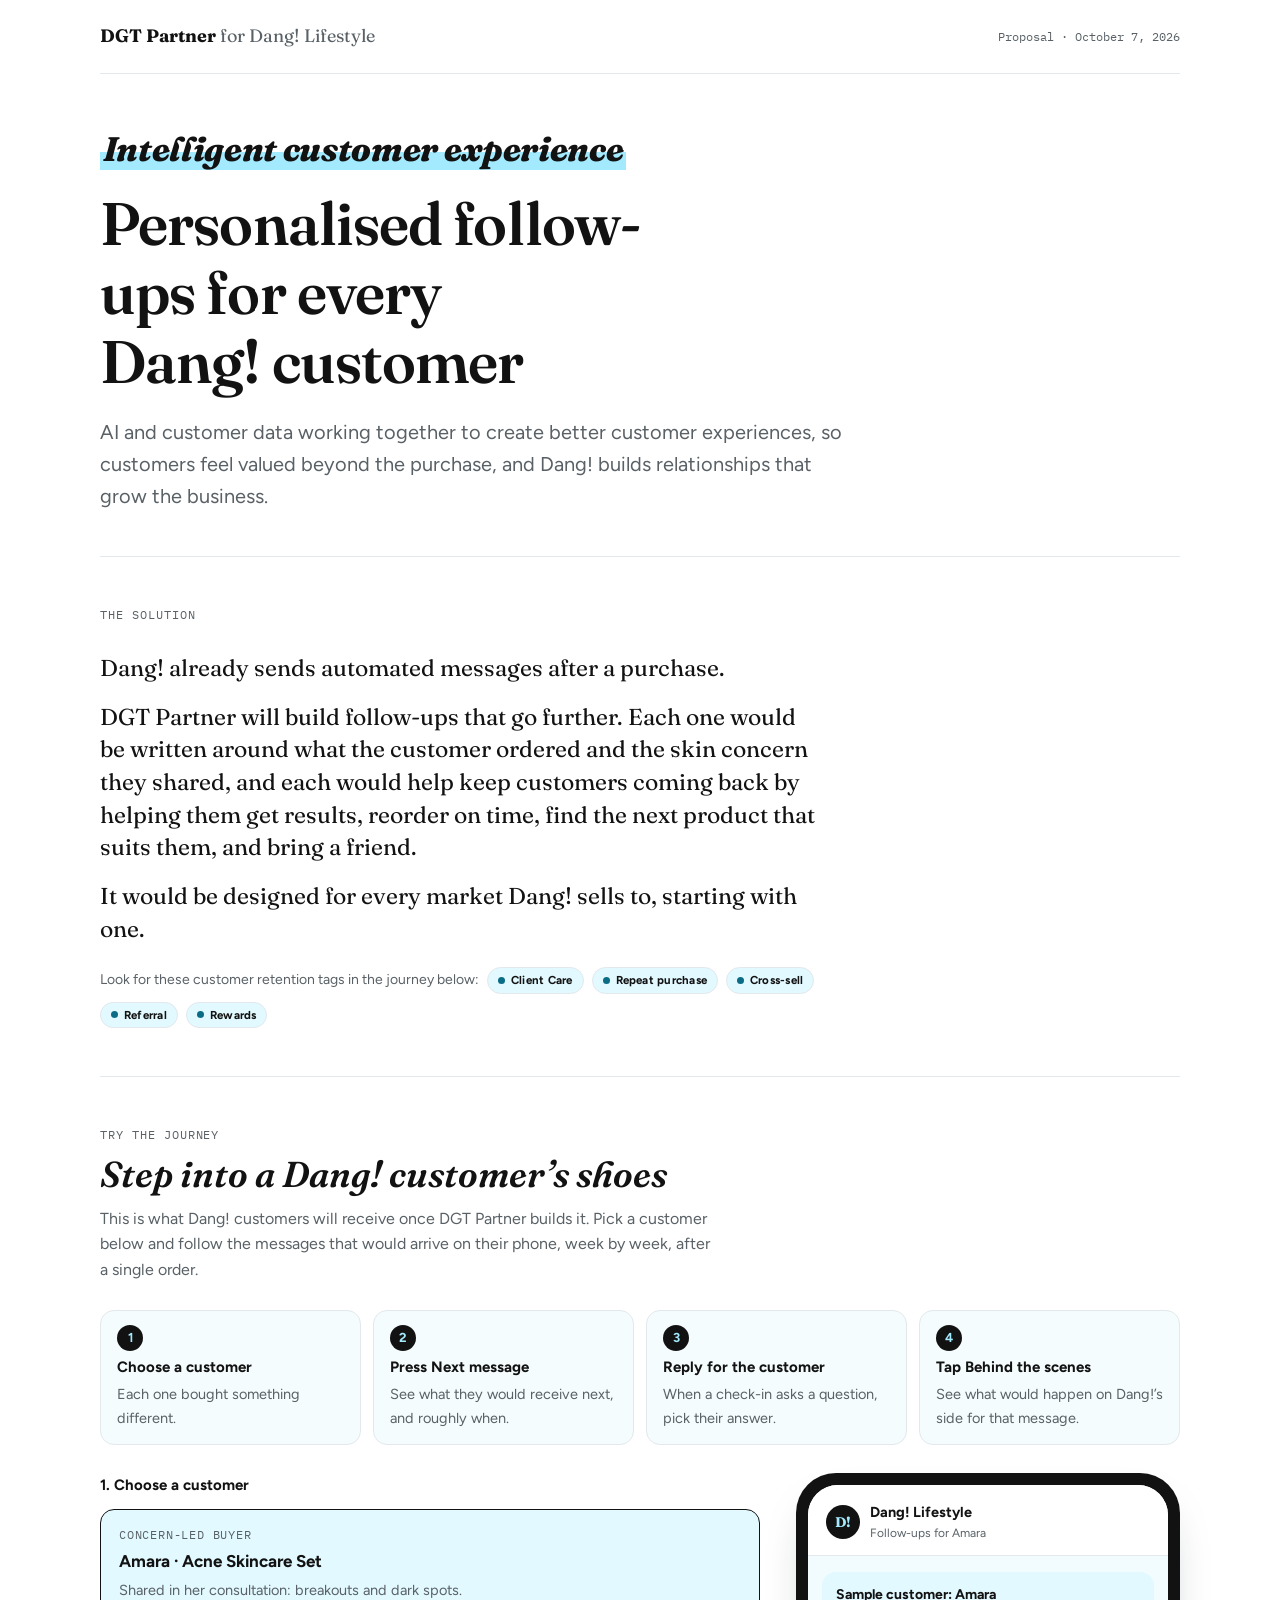
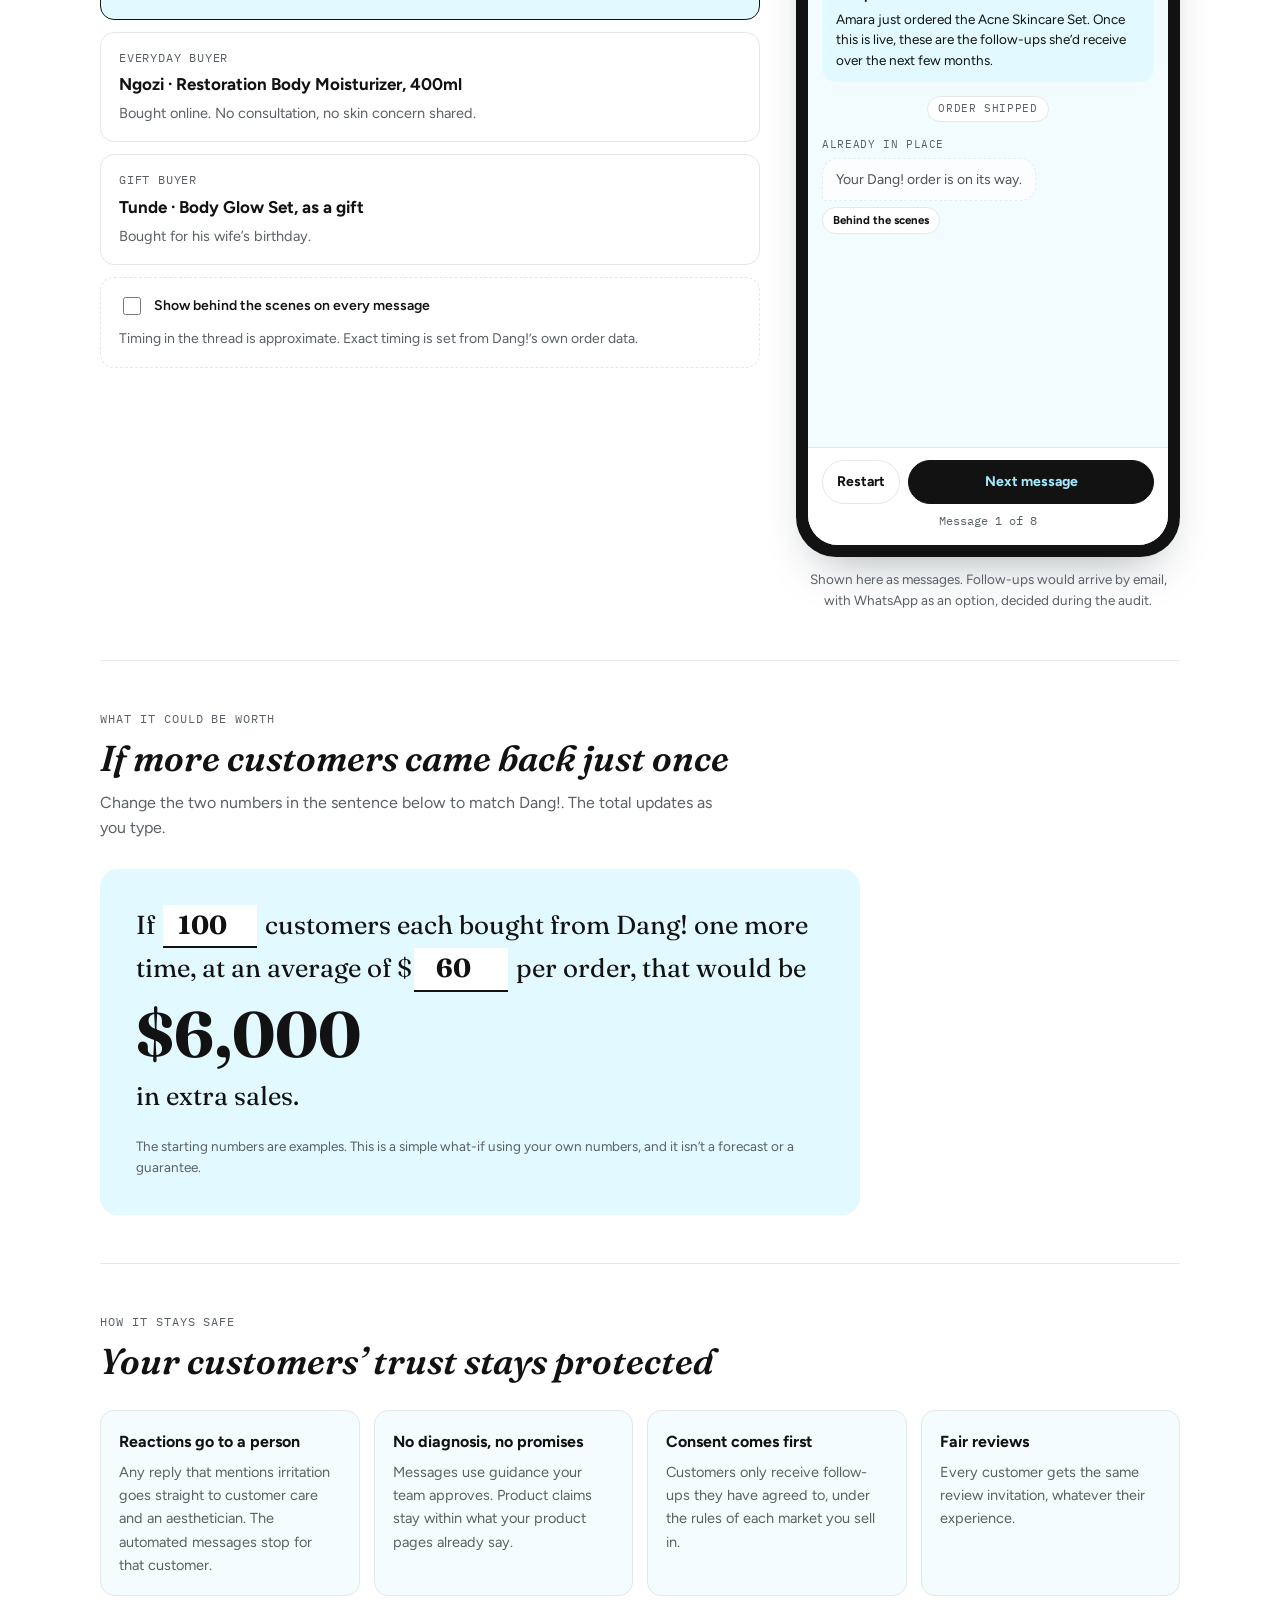
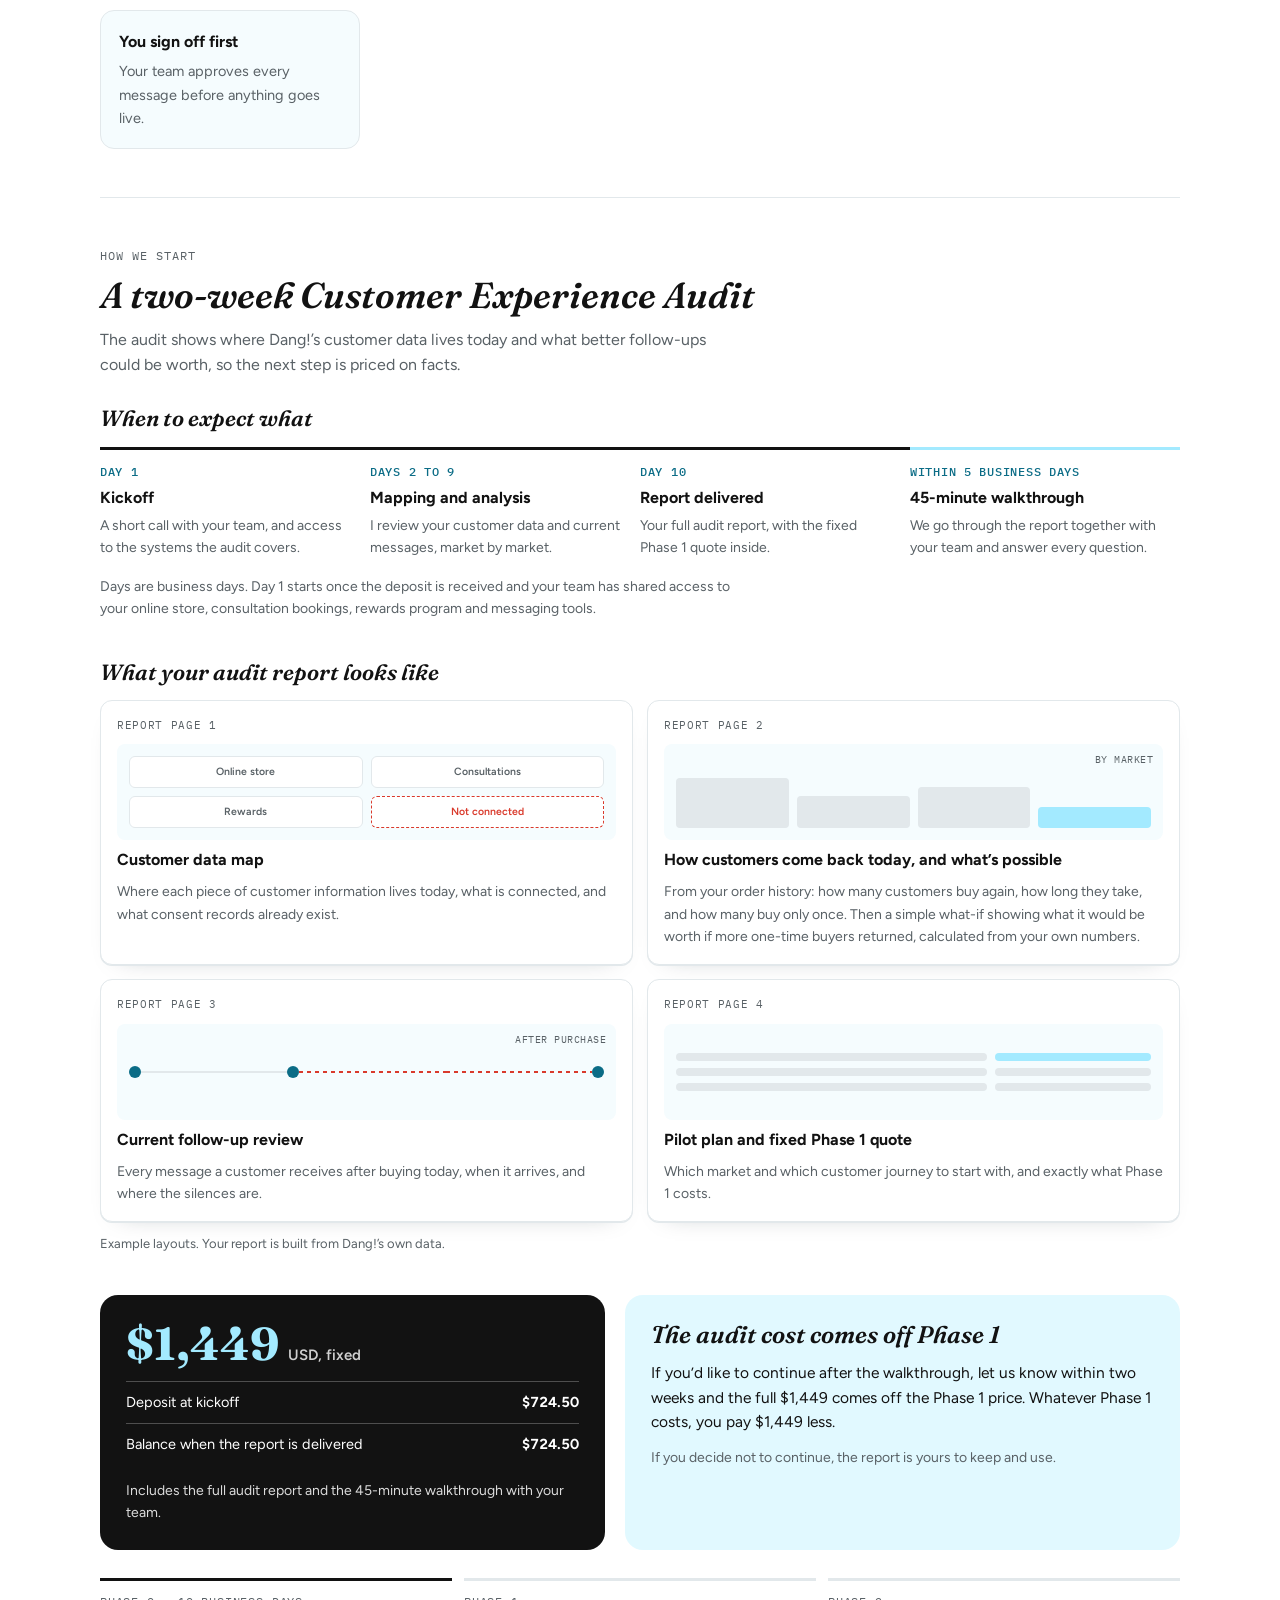
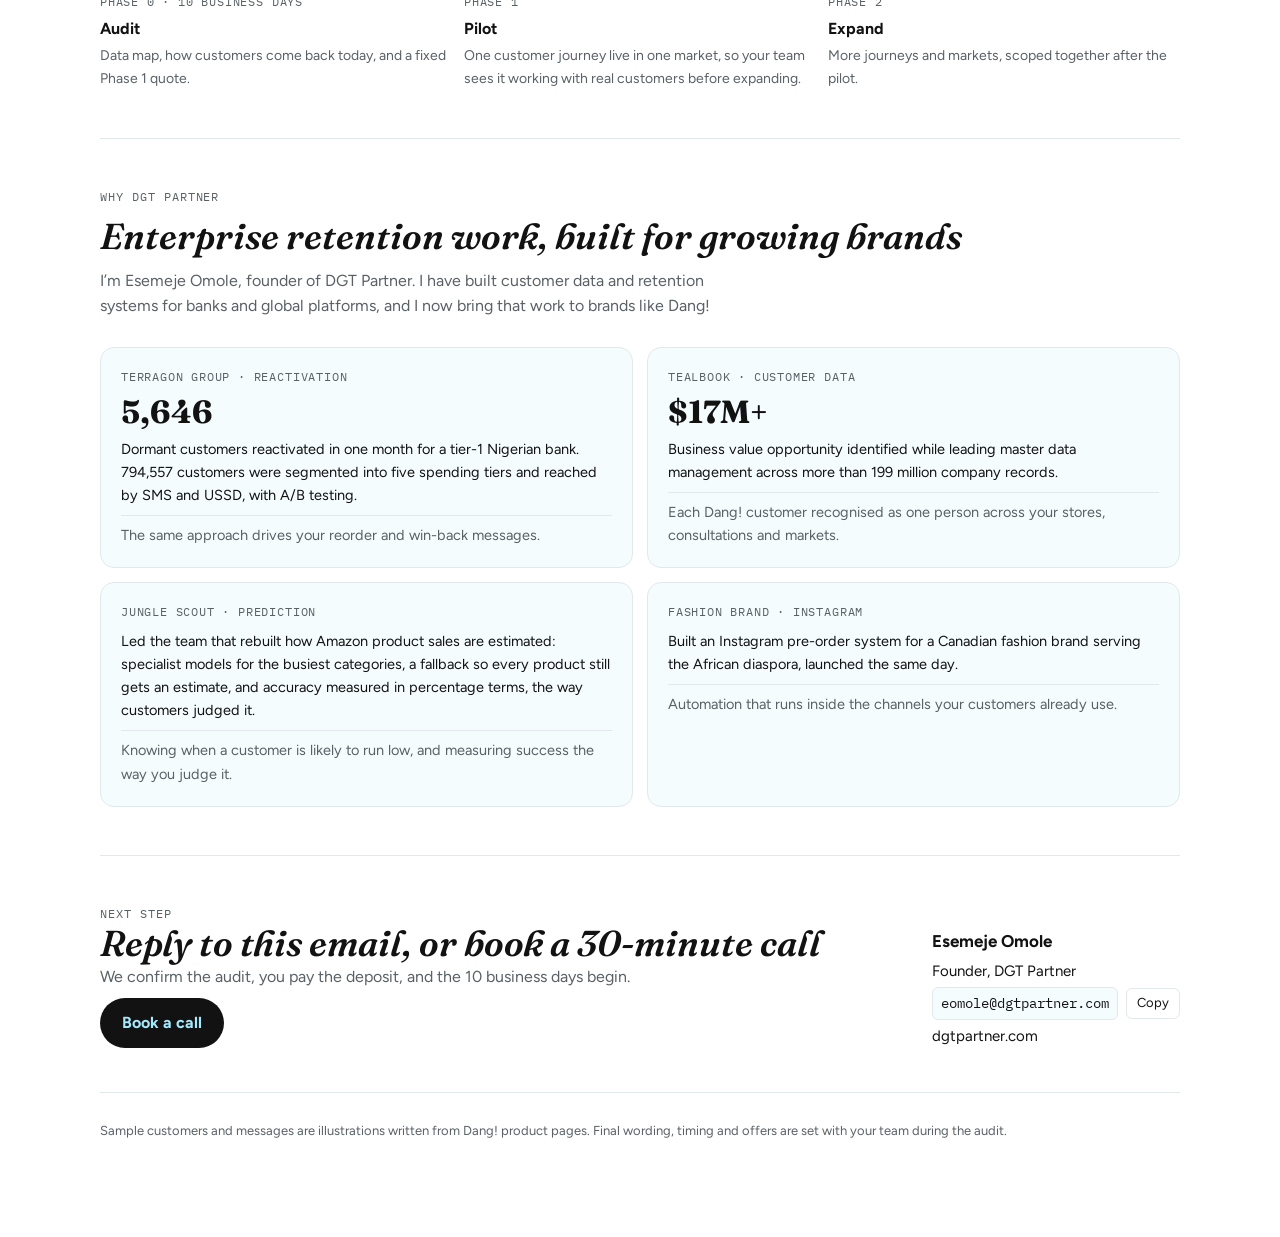
==== commit 8adb5c3d: "updated index" ====
--- a/public/dang-lifestyle/index.html
+++ b/public/dang-lifestyle/index.html
@@ -148,6 +148,9 @@
 @keyframes rise{from{transform:translateY(6px); opacity:.2} to{transform:none; opacity:1}}
 @media (prefers-reduced-motion: reduce){ .msg,.choices,.summary{animation:none} .btn.pulse{animation:none; box-shadow:0 0 0 3px var(--sky)} .thread{scroll-behavior:auto} }
 
+.phonewrap{display:grid; gap:12px; justify-items:center; min-width:0; scroll-margin-top:16px}
+.channel{font-size:13.5px; color:var(--muted); max-width:384px; text-align:center}
+
 /* Safety */
 .safe{display:grid; grid-template-columns:repeat(auto-fit, minmax(240px,1fr)); gap:14px}
 .safe div{background:var(--card); border:1px solid var(--line); border-radius:14px; padding:18px; display:grid; gap:6px; align-content:start}
@@ -263,7 +266,7 @@
     <div class="solution">
       <p>Dang! already sends automated messages after a purchase.</p>
       <p>DGT Partner will build follow-ups that go further. Each one would be written around what the customer ordered and the skin concern they shared, and each would help keep customers coming back by helping them get results, reorder on time, find the next product that suits them, and bring a friend.</p>
-      <p>It would work in every market Dang! sells to.</p>
+      <p>It would be designed for every market Dang! sells to, starting with one.</p>
       <div class="legend">Look for these customer retention tags in the journey below:
         <span class="rt">Client Care</span><span class="rt">Repeat purchase</span><span class="rt">Cross-sell</span><span class="rt">Referral</span><span class="rt">Rewards</span>
       </div>
@@ -284,7 +287,7 @@
     </ol>
     <div class="stage">
       <div class="picker" id="picker" role="group" aria-label="Choose a sample customer"><div class="label">1. Choose a customer</div></div>
-      <div class="phone" aria-label="Sample message thread">
+      <div class="phonewrap"><div class="phone" aria-label="Sample message thread">
         <div class="screen">
           <div class="bar">
             <div class="avatar" aria-hidden="true">D!</div>
@@ -299,6 +302,8 @@
             <div class="count" id="count">Message 1 of 8</div>
           </div>
         </div>
+      </div>
+      <p class="channel">Shown here as messages. Follow-ups would arrive by email, with WhatsApp as an option, decided during the audit.</p>
       </div>
     </div>
   </section>
@@ -505,7 +510,7 @@
         {when:"When she’s running low", tag:"Repeat purchase", text:"Your 400ml moisturiser is likely running low. Want the same again?", cta:"Reorder",
          bts:{who:"Arrives when she’s likely to need more. Nothing for your team to do."}},
         {when:"After her reorder", tag:"Rewards", text:"Thank you for coming back, Ngozi. Your second order earned you rewards points toward your next treat.", cta:"See my points",
-         bts:{who:"Shows her real points balance from your rewards program."}}
+         bts:{who:"Shows her points balance from your rewards program, once we confirm it connects."}}
       ]
     },
     {
@@ -516,7 +521,7 @@
         {when:"Order shipped", existing:true, text:"Your Dang! order is on its way.",
          bts:{who:"Dang! already sends this. It stays as it is."}},
         {when:"Delivery day", tag:"Client Care", text:"Hi Tunde, your Body Glow Set has been delivered. We hope it’s a hit.",
-         bts:{who:"Marked as a gift, so Tunde gets no skincare check-ins."}},
+         bts:{who:"Treated as a gift order, so Tunde gets no skincare check-ins."}},
         {when:"A week later", tag:"Consultation", text:"Thank you for choosing Dang! for a gift. If you’d like something for your own skin, our aestheticians offer free virtual consultations.", cta:"Book a free consultation",
          bts:{who:"Turns a one-time gift buyer into a customer in his own right. Bookings land in your aestheticians’ calendar."}},
         {when:"Before her next birthday", tag:"Repeat purchase", text:"Last October you sent a Body Glow Set. Her birthday is coming up again. Here are this season’s gift sets.", cta:"Shop gift sets",
@@ -542,7 +547,7 @@
     b.querySelector(".k").textContent = c.key;
     b.querySelector(".n").textContent = c.name + " · " + c.item;
     b.querySelector(".d").textContent = c.detail;
-    b.addEventListener("click", () => { ci = i; reset(); });
+    b.addEventListener("click", () => { ci = i; reset(); place(true); });
     picker.appendChild(b);
   });
   const how = document.createElement("div");
@@ -646,6 +651,19 @@
     render(false); thread.scrollTop = 0;
   }
 
+  const stage = document.querySelector(".stage"), wrap = document.querySelector(".phonewrap");
+  const narrow = window.matchMedia("(max-width:860px)");
+  function place(scroll){
+    if (narrow.matches){ document.getElementById("cust-" + ci).after(wrap); }
+    else if (wrap.parentElement !== stage){ stage.appendChild(wrap); }
+    if (scroll){
+      const reduce = window.matchMedia("(prefers-reduced-motion: reduce)").matches;
+      wrap.scrollIntoView({behavior: reduce ? "auto" : "smooth", block: narrow.matches ? "start" : "nearest"});
+    }
+  }
+  if (narrow.addEventListener) narrow.addEventListener("change", () => place(false));
+  else if (narrow.addListener) narrow.addListener(() => place(false));
+
   nextBtn.addEventListener("click", () => { nextBtn.classList.remove("pulse"); shown++; render(true); });
   restartBtn.addEventListener("click", reset);
 
@@ -657,6 +675,7 @@
   });
 
   reset();
+  place(false);
 
   (function(){
     const cust = document.getElementById("c-cust"), aov = document.getElementById("c-aov");
